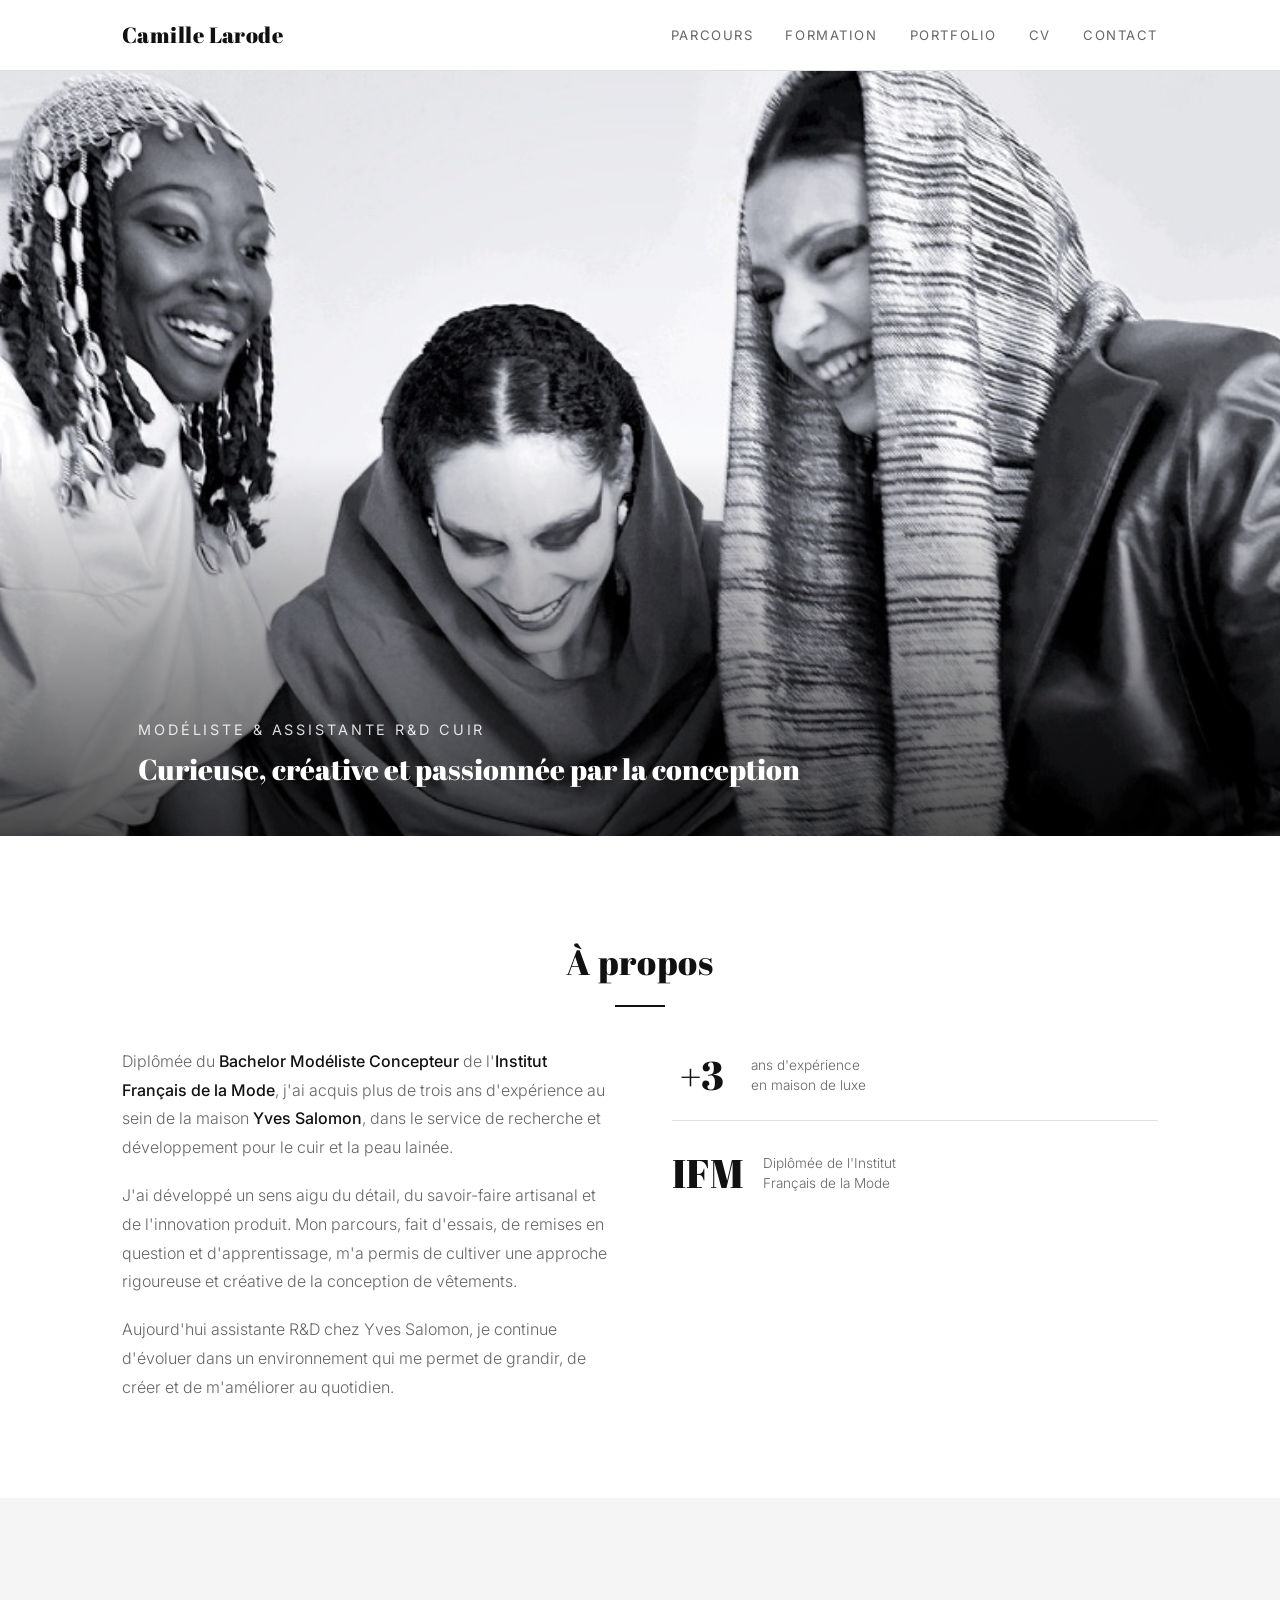
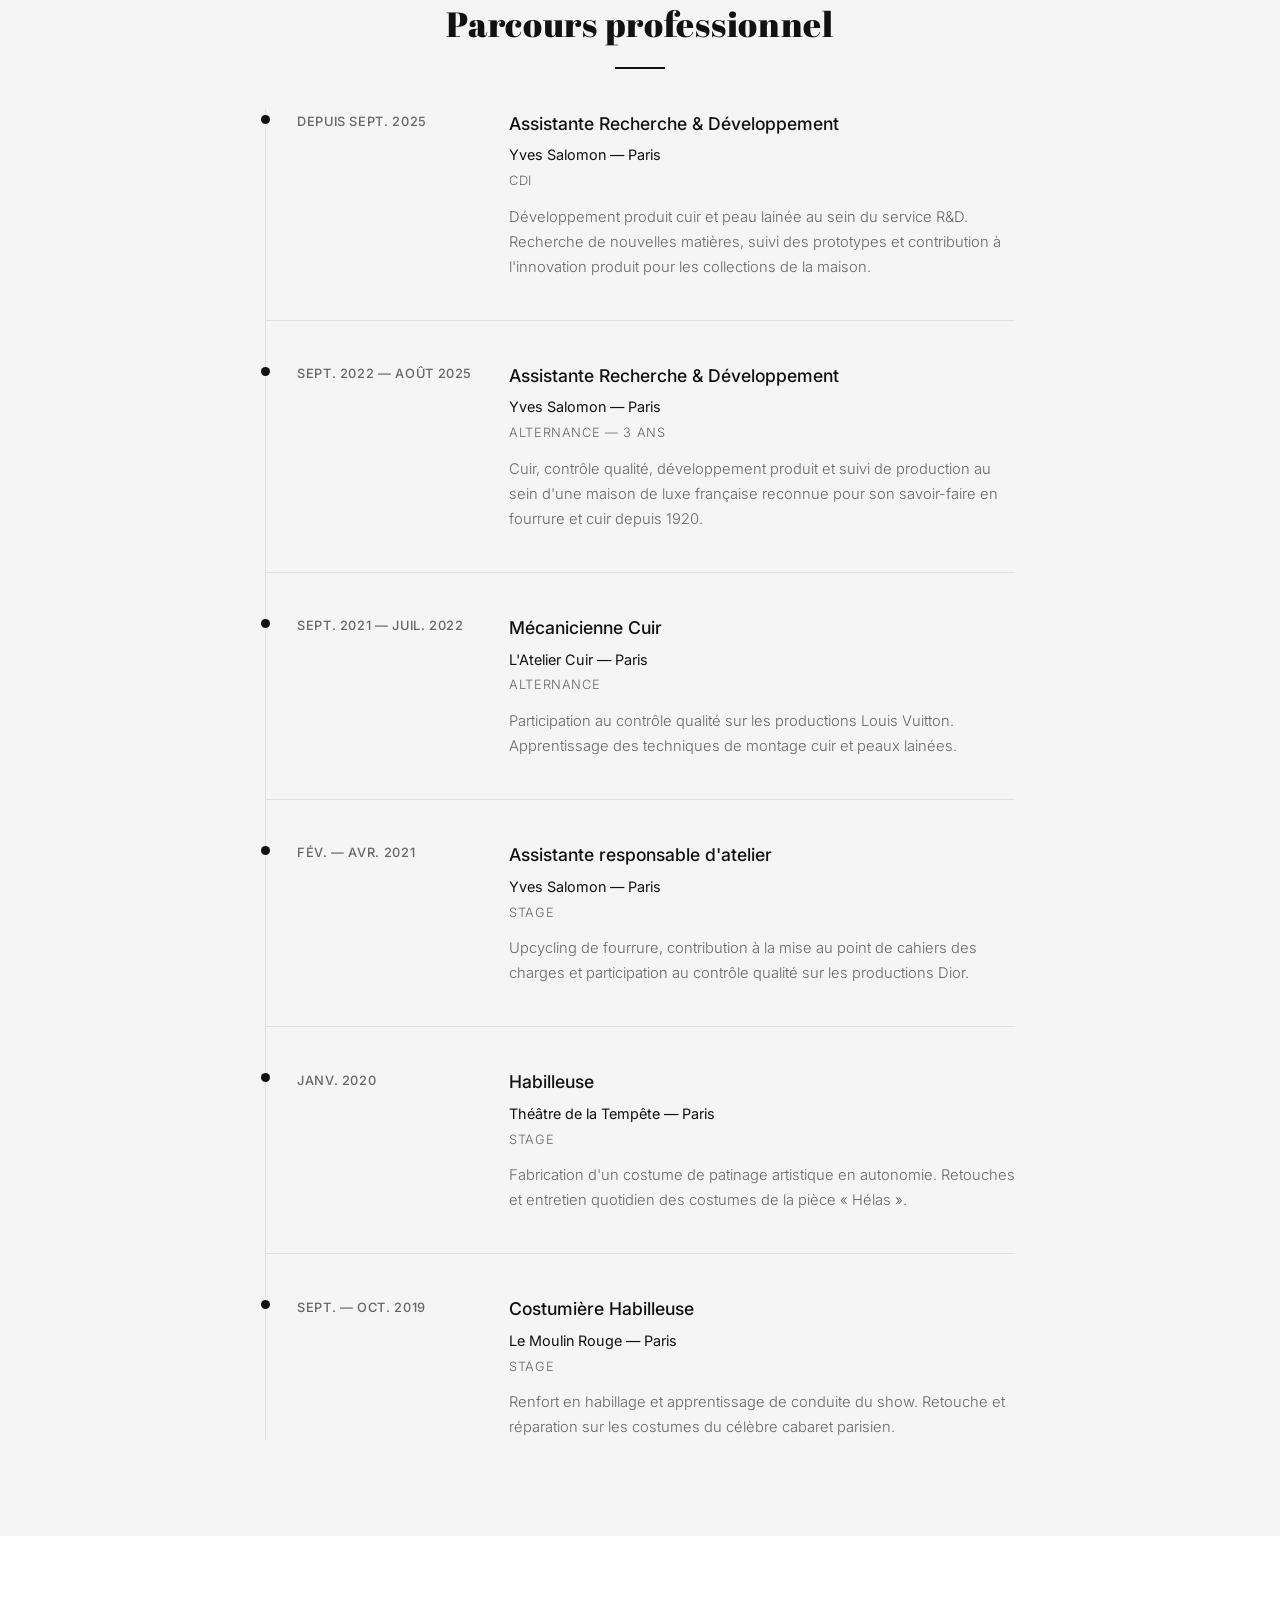
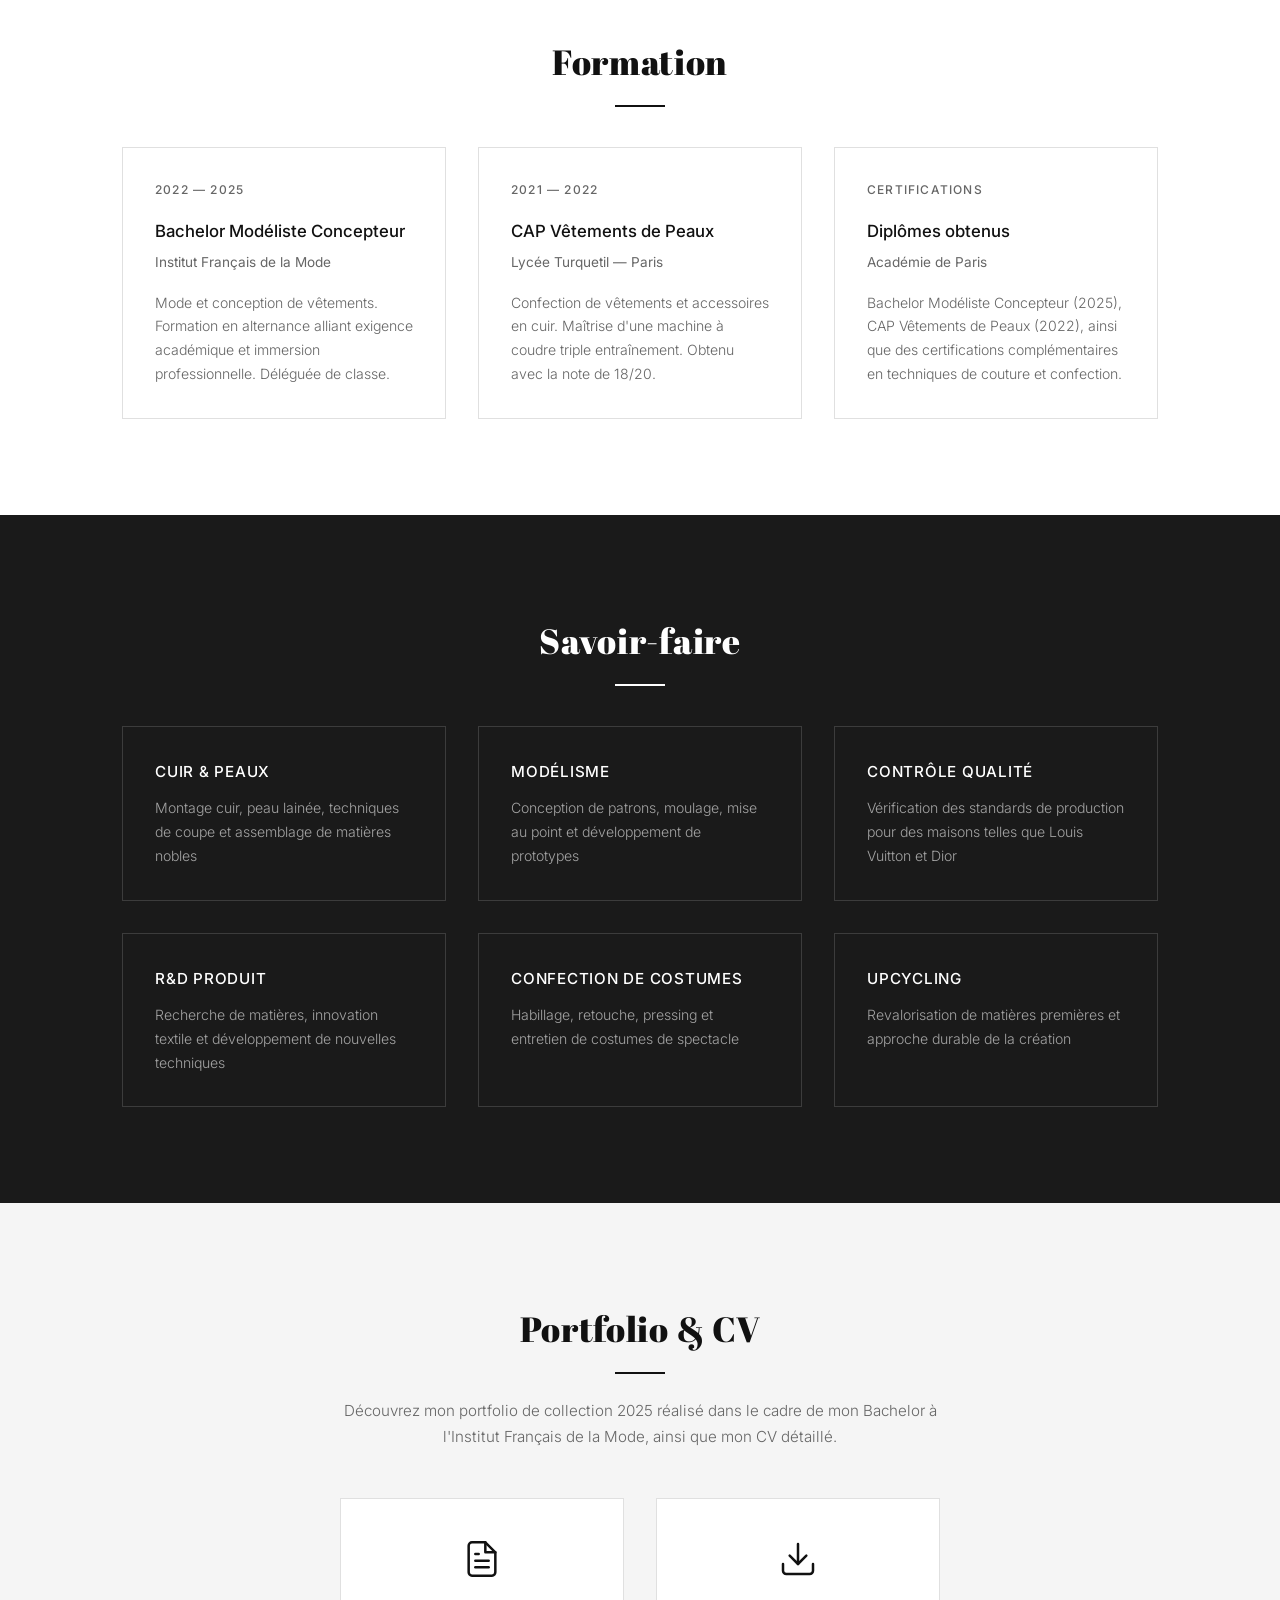
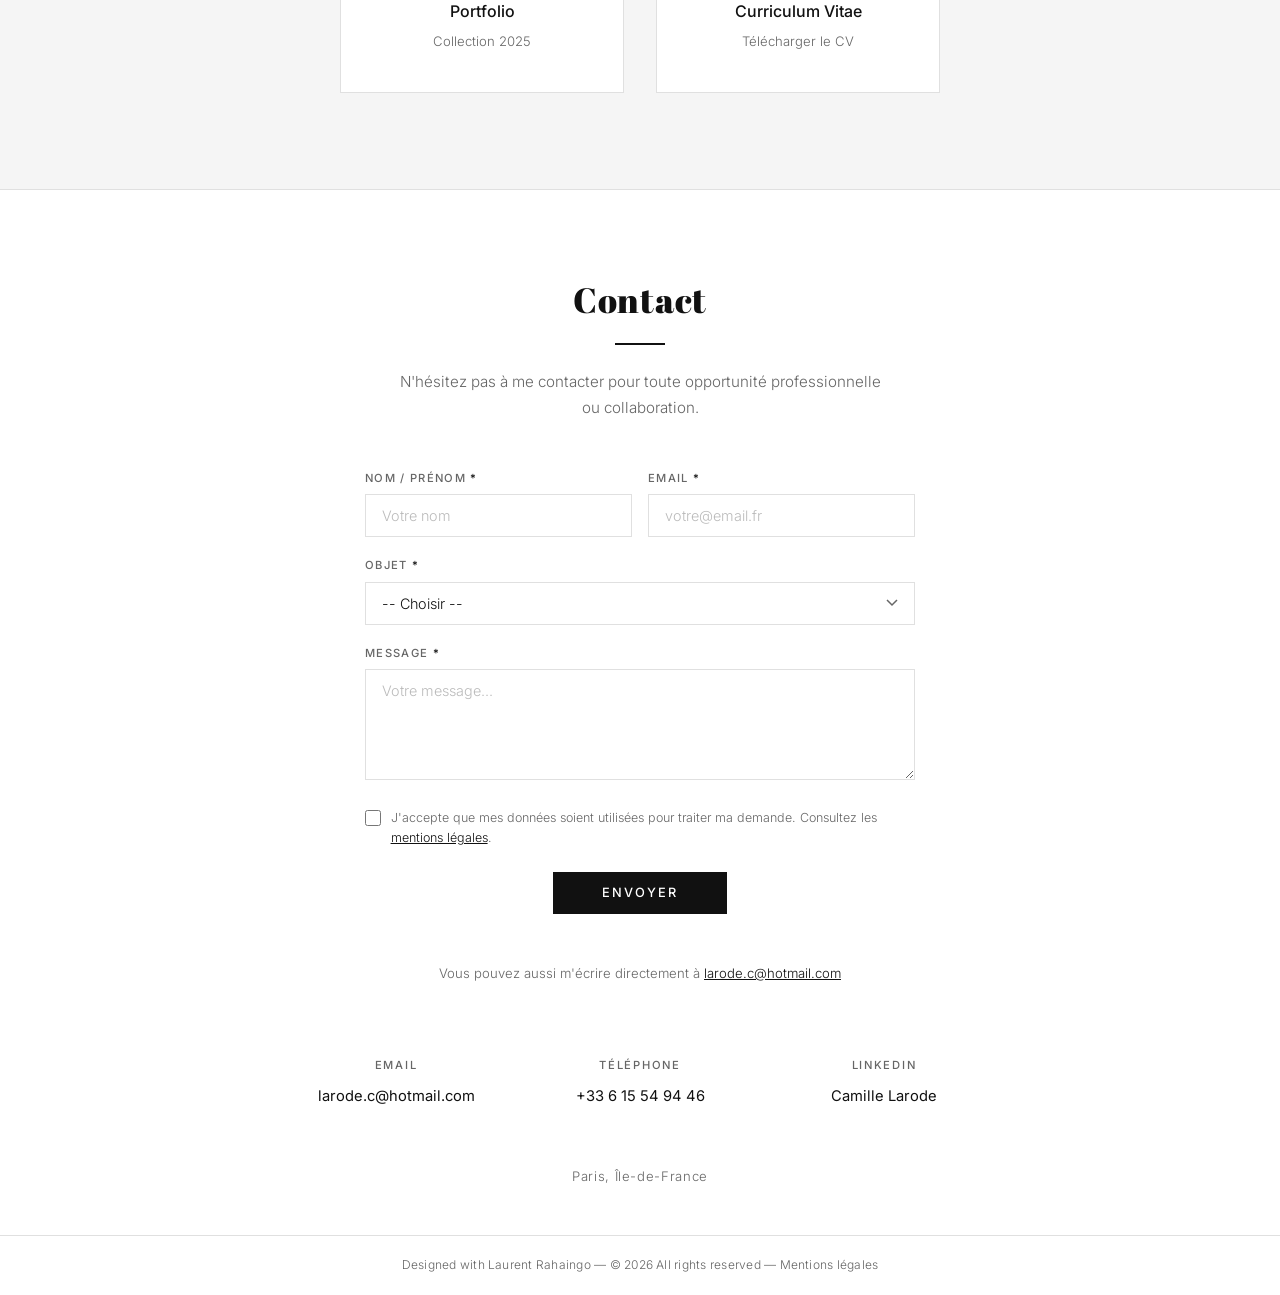
==== index.html @ bb67ef93 "Fix Turnstile : ajout data-sitekey dans le HTML pour éviter le blocage anti-bot" ====
<!DOCTYPE html>
<html lang="fr" dir="ltr">

<head>
	<meta charset="utf-8">
	<meta name="viewport" content="width=device-width, initial-scale=1">

	<!-- SEO -->
	<title>Camille Larode — Modéliste & Assistante R&D Cuir | Paris</title>
	<meta name="description" content="Camille Larode, modéliste et assistante recherche & développement cuir chez Yves Salomon. Diplômée du Bachelor Modéliste Concepteur de l'Institut Français de la Mode. Spécialisée en cuir, peau lainée et développement produit luxe à Paris.">
	<meta name="keywords" content="Camille Larode, modéliste, R&D cuir, peau lainée, Yves Salomon, Institut Français de la Mode, IFM, mode, luxe, Paris, développement produit, modélisme, cuir">
	<meta name="author" content="Camille Larode">
	<meta name="robots" content="index, follow">
	<link rel="canonical" href="https://camille-larode.fr/">

	<!-- Open Graph (partage réseaux sociaux) -->
	<meta property="og:title" content="Camille Larode — Modéliste & Assistante R&D Cuir">
	<meta property="og:description" content="Diplômée de l'Institut Français de la Mode, assistante R&D cuir chez Yves Salomon. Portfolio, parcours et savoir-faire.">
	<meta property="og:type" content="website">
	<meta property="og:url" content="https://camille-larode.fr/">
	<meta property="og:image" content="https://camille-larode.fr/images/Camille4.jpeg">
	<meta property="og:locale" content="fr_FR">
	<meta property="og:site_name" content="Camille Larode">

	<!-- Twitter Card -->
	<meta name="twitter:card" content="summary_large_image">
	<meta name="twitter:title" content="Camille Larode — Modéliste & Assistante R&D Cuir">
	<meta name="twitter:description" content="Diplômée de l'IFM, assistante R&D cuir chez Yves Salomon. Découvrez son parcours et son portfolio.">
	<meta name="twitter:image" content="https://camille-larode.fr/images/Camille4.jpeg">

	<!-- Données structurées Schema.org -->
	<script type="application/ld+json">
	{
		"@context": "https://schema.org",
		"@type": "Person",
		"name": "Camille Larode",
		"url": "https://camille-larode.fr",
		"jobTitle": "Assistante Recherche & Développement Cuir",
		"worksFor": {
			"@type": "Organization",
			"name": "Yves Salomon",
			"url": "https://www.yvessalomon.com"
		},
		"alumniOf": {
			"@type": "EducationalOrganization",
			"name": "Institut Français de la Mode",
			"url": "https://www.ifmparis.fr"
		},
		"knowsAbout": ["Modélisme", "Cuir", "Peau lainée", "Développement produit", "Contrôle qualité", "Mode luxe"],
		"address": {
			"@type": "PostalAddress",
			"addressLocality": "Paris",
			"addressRegion": "Île-de-France",
			"addressCountry": "FR"
		},
		"sameAs": [
			"https://www.linkedin.com/in/camille-larode-778516150"
		],
		"image": "https://camille-larode.fr/images/Camille4.jpeg",
		"description": "Modéliste et assistante R&D cuir diplômée de l'Institut Français de la Mode, spécialisée en cuir et peau lainée chez Yves Salomon à Paris."
	}
	</script>

	<!-- Fonts & Styles -->
	<link rel="preconnect" href="https://fonts.googleapis.com">
	<link rel="preconnect" href="https://fonts.gstatic.com" crossorigin>
	<link href="https://fonts.googleapis.com/css2?family=Abril+Fatface&family=Inter:wght@300;400;500;600&display=swap" rel="stylesheet">
	<link rel="stylesheet" type="text/css" href="style.css">
	<script src="script.js" defer></script>
</head>

<body>

	<!-- HEADER -->
	<header class="site-header">
		<div class="header-inner">
			<a class="logo" href="#hero"><h1>Camille Larode</h1></a>
			<nav class="main-nav">
				<a href="#parcours">Parcours</a>
				<a href="#formation">Formation</a>
				<a href="./images/Portfolio_collection_2025.pdf" target="_blank">Portfolio</a>
				<a href="./images/CV_CLARODE.pdf" download="CV_CLARODE.pdf">CV</a>
				<a href="#contact">Contact</a>
			</nav>
			<button class="menu-toggle" aria-label="Ouvrir le menu" aria-expanded="false">
				<span class="bar"></span>
				<span class="bar"></span>
				<span class="bar"></span>
			</button>
			<div class="mobile-menu" aria-hidden="true">
				<a href="#parcours">Parcours</a>
				<a href="#formation">Formation</a>
				<a href="./images/Portfolio_collection_2025.pdf" target="_blank">Portfolio</a>
				<a href="./images/CV_CLARODE.pdf" download="CV_CLARODE.pdf">CV</a>
				<a href="#contact">Contact</a>
			</div>
		</div>
	</header>

	<main>

	<!-- HERO -->
	<section id="hero" class="hero">
		<div class="hero-image">
			<img src="./images/Camille4.jpeg" alt="Mannequins portant les créations de fin de Bachelor de Camille Larode">
			<div class="hero-overlay"></div>
		</div>
		<div class="hero-content">
			<p class="hero-subtitle">Modéliste & Assistante R&D Cuir</p>
			<p class="hero-tagline">Curieuse, créative et passionnée par la conception</p>
		</div>
	</section>

	<!-- A PROPOS -->
	<section id="apropos" class="section-about reveal">
		<div class="container">
			<h2 class="section-title">À propos</h2>
			<div class="about-content">
				<div class="about-text">
					<p>Diplômée du <strong>Bachelor Modéliste Concepteur</strong> de l'<strong>Institut Français de la Mode</strong>, j'ai acquis plus de trois ans d'expérience au sein de la maison <strong>Yves Salomon</strong>, dans le service de recherche et développement pour le cuir et la peau lainée.</p>
					<p>J'ai développé un sens aigu du détail, du savoir-faire artisanal et de l'innovation produit. Mon parcours, fait d'essais, de remises en question et d'apprentissage, m'a permis de cultiver une approche rigoureuse et créative de la conception de vêtements.</p>
					<p>Aujourd'hui assistante R&D chez Yves Salomon, je continue d'évoluer dans un environnement qui me permet de grandir, de créer et de m'améliorer au quotidien.</p>
				</div>
				<div class="about-highlights">
					<div class="highlight">
						<span class="highlight-number">+3</span>
						<span class="highlight-label">ans d'expérience<br>en maison de luxe</span>
					</div>
					<div class="highlight">
						<span class="highlight-number">IFM</span>
						<span class="highlight-label">Diplômée de l'Institut<br>Français de la Mode</span>
					</div>
				</div>
			</div>
		</div>
	</section>

	<!-- PARCOURS / EXPERIENCE -->
	<section id="parcours" class="section-experience reveal">
		<div class="container">
			<h2 class="section-title">Parcours professionnel</h2>
			<div class="timeline">

				<div class="timeline-item">
					<div class="timeline-date">Depuis sept. 2025</div>
					<div class="timeline-content">
						<h3>Assistante Recherche & Développement</h3>
						<p class="timeline-company">Yves Salomon — Paris</p>
						<p class="timeline-type">CDI</p>
						<p>Développement produit cuir et peau lainée au sein du service R&D. Recherche de nouvelles matières, suivi des prototypes et contribution à l'innovation produit pour les collections de la maison.</p>
					</div>
				</div>

				<div class="timeline-item">
					<div class="timeline-date">Sept. 2022 — Août 2025</div>
					<div class="timeline-content">
						<h3>Assistante Recherche & Développement</h3>
						<p class="timeline-company">Yves Salomon — Paris</p>
						<p class="timeline-type">Alternance — 3 ans</p>
						<p>Cuir, contrôle qualité, développement produit et suivi de production au sein d'une maison de luxe française reconnue pour son savoir-faire en fourrure et cuir depuis 1920.</p>
					</div>
				</div>

				<div class="timeline-item">
					<div class="timeline-date">Sept. 2021 — Juil. 2022</div>
					<div class="timeline-content">
						<h3>Mécanicienne Cuir</h3>
						<p class="timeline-company">L'Atelier Cuir — Paris</p>
						<p class="timeline-type">Alternance</p>
						<p>Participation au contrôle qualité sur les productions Louis Vuitton. Apprentissage des techniques de montage cuir et peaux lainées.</p>
					</div>
				</div>

				<div class="timeline-item">
					<div class="timeline-date">Fév. — Avr. 2021</div>
					<div class="timeline-content">
						<h3>Assistante responsable d'atelier</h3>
						<p class="timeline-company">Yves Salomon — Paris</p>
						<p class="timeline-type">Stage</p>
						<p>Upcycling de fourrure, contribution à la mise au point de cahiers des charges et participation au contrôle qualité sur les productions Dior.</p>
					</div>
				</div>

				<div class="timeline-item">
					<div class="timeline-date">Janv. 2020</div>
					<div class="timeline-content">
						<h3>Habilleuse</h3>
						<p class="timeline-company">Théâtre de la Tempête — Paris</p>
						<p class="timeline-type">Stage</p>
						<p>Fabrication d'un costume de patinage artistique en autonomie. Retouches et entretien quotidien des costumes de la pièce « Hélas ».</p>
					</div>
				</div>

				<div class="timeline-item">
					<div class="timeline-date">Sept. — Oct. 2019</div>
					<div class="timeline-content">
						<h3>Costumière Habilleuse</h3>
						<p class="timeline-company">Le Moulin Rouge — Paris</p>
						<p class="timeline-type">Stage</p>
						<p>Renfort en habillage et apprentissage de conduite du show. Retouche et réparation sur les costumes du célèbre cabaret parisien.</p>
					</div>
				</div>

			</div>
		</div>
	</section>

	<!-- FORMATION -->
	<section id="formation" class="section-formation reveal">
		<div class="container">
			<h2 class="section-title">Formation</h2>
			<div class="formation-grid">

				<div class="formation-card">
					<div class="formation-year">2022 — 2025</div>
					<h3>Bachelor Modéliste Concepteur</h3>
					<p class="formation-school">Institut Français de la Mode</p>
					<p>Mode et conception de vêtements. Formation en alternance alliant exigence académique et immersion professionnelle. Déléguée de classe.</p>
				</div>

				<div class="formation-card">
					<div class="formation-year">2021 — 2022</div>
					<h3>CAP Vêtements de Peaux</h3>
					<p class="formation-school">Lycée Turquetil — Paris</p>
					<p>Confection de vêtements et accessoires en cuir. Maîtrise d'une machine à coudre triple entraînement. Obtenu avec la note de 18/20.</p>
				</div>

				<div class="formation-card">
					<div class="formation-year">Certifications</div>
					<h3>Diplômes obtenus</h3>
					<p class="formation-school">Académie de Paris</p>
					<p>Bachelor Modéliste Concepteur (2025), CAP Vêtements de Peaux (2022), ainsi que des certifications complémentaires en techniques de couture et confection.</p>
				</div>

			</div>
		</div>
	</section>

	<!-- SAVOIR-FAIRE -->
	<section id="savoirfaire" class="section-skills reveal">
		<div class="container">
			<h2 class="section-title">Savoir-faire</h2>
			<div class="skills-grid">
				<div class="skill-item">
					<h3>Cuir & Peaux</h3>
					<p>Montage cuir, peau lainée, techniques de coupe et assemblage de matières nobles</p>
				</div>
				<div class="skill-item">
					<h3>Modélisme</h3>
					<p>Conception de patrons, moulage, mise au point et développement de prototypes</p>
				</div>
				<div class="skill-item">
					<h3>Contrôle qualité</h3>
					<p>Vérification des standards de production pour des maisons telles que Louis Vuitton et Dior</p>
				</div>
				<div class="skill-item">
					<h3>R&D Produit</h3>
					<p>Recherche de matières, innovation textile et développement de nouvelles techniques</p>
				</div>
				<div class="skill-item">
					<h3>Confection de costumes</h3>
					<p>Habillage, retouche, pressing et entretien de costumes de spectacle</p>
				</div>
				<div class="skill-item">
					<h3>Upcycling</h3>
					<p>Revalorisation de matières premières et approche durable de la création</p>
				</div>
			</div>
		</div>
	</section>

	<!-- PORTFOLIO & CV -->
	<section id="documents" class="section-documents reveal">
		<div class="container">
			<h2 class="section-title">Portfolio & CV</h2>
			<p class="documents-intro">Découvrez mon portfolio de collection 2025 réalisé dans le cadre de mon Bachelor à l'Institut Français de la Mode, ainsi que mon CV détaillé.</p>
			<div class="documents-grid">
				<a href="./images/Portfolio_collection_2025.pdf" target="_blank" class="document-card">
					<div class="document-icon">
						<svg viewBox="0 0 24 24" fill="none" stroke="currentColor" stroke-width="1.5" stroke-linecap="round" stroke-linejoin="round"><path d="M14 2H6a2 2 0 0 0-2 2v16a2 2 0 0 0 2 2h12a2 2 0 0 0 2-2V8z"></path><polyline points="14 2 14 8 20 8"></polyline><line x1="16" y1="13" x2="8" y2="13"></line><line x1="16" y1="17" x2="8" y2="17"></line><polyline points="10 9 9 9 8 9"></polyline></svg>
					</div>
					<h3>Portfolio</h3>
					<p>Collection 2025</p>
				</a>
				<a href="./images/CV_CLARODE.pdf" download="CV_CLARODE.pdf" class="document-card">
					<div class="document-icon">
						<svg viewBox="0 0 24 24" fill="none" stroke="currentColor" stroke-width="1.5" stroke-linecap="round" stroke-linejoin="round"><path d="M21 15v4a2 2 0 0 1-2 2H5a2 2 0 0 1-2-2v-4"></path><polyline points="7 10 12 15 17 10"></polyline><line x1="12" y1="15" x2="12" y2="3"></line></svg>
					</div>
					<h3>Curriculum Vitae</h3>
					<p>Télécharger le CV</p>
				</a>
			</div>
		</div>
	</section>

	</main>

	<!-- FOOTER / CONTACT -->
	<footer id="contact">
		<div class="container">
			<h2 class="section-title">Contact</h2>
			<p class="contact-intro">N'h&eacute;sitez pas &agrave; me contacter pour toute opportunit&eacute; professionnelle ou collaboration.</p>

			<!-- Formulaire de contact -->
			<form class="contact-form" id="contact-form" novalidate>

				<!-- Honeypot anti-spam -->
				<div style="position:absolute;left:-9999px;" aria-hidden="true">
					<input type="text" name="_gotcha" tabindex="-1" autocomplete="off">
				</div>

				<div class="contact-form__row">
					<div class="contact-form__group">
						<label class="contact-form__label" for="field-nom">Nom / Pr&eacute;nom <span class="contact-form__required">*</span></label>
						<input class="contact-form__input" type="text" id="field-nom" name="nom" required maxlength="80" placeholder="Votre nom">
					</div>
					<div class="contact-form__group">
						<label class="contact-form__label" for="field-email">Email <span class="contact-form__required">*</span></label>
						<input class="contact-form__input" type="email" id="field-email" name="email" required maxlength="100" placeholder="votre@email.fr">
					</div>
				</div>

				<div class="contact-form__group">
					<label class="contact-form__label" for="field-objet">Objet <span class="contact-form__required">*</span></label>
					<select class="contact-form__select" id="field-objet" name="objet" required>
						<option value="">-- Choisir --</option>
						<option value="Opportunit&eacute; professionnelle">Opportunit&eacute; professionnelle</option>
						<option value="Collaboration">Collaboration</option>
						<option value="Demande de cours / formation">Demande de cours / formation</option>
						<option value="Demande de cr&eacute;ation / mod&eacute;lisme">Demande de cr&eacute;ation / mod&eacute;lisme</option>
						<option value="Autre">Autre</option>
					</select>
				</div>

				<div class="contact-form__group">
					<label class="contact-form__label" for="field-message">Message <span class="contact-form__required">*</span></label>
					<textarea class="contact-form__textarea" id="field-message" name="message" required maxlength="1000" rows="5" placeholder="Votre message..."></textarea>
				</div>

				<!-- Consentement RGPD -->
				<div class="contact-form__group contact-form__group--consent">
					<label class="contact-form__consent">
						<input type="checkbox" name="rgpd" required>
						<span>J'accepte que mes donn&eacute;es soient utilis&eacute;es pour traiter ma demande. Consultez les <a href="mentions-legales/#donnees" target="_blank">mentions l&eacute;gales</a>.</span>
					</label>
				</div>

				<!-- Turnstile anti-bot -->
				<div class="cf-turnstile" data-sitekey="0x4AAAAAAClt6E0oLViwxZcK" data-theme="light" data-size="invisible"></div>

				<div class="contact-form__submit">
					<button type="submit" class="contact-form__btn">Envoyer</button>
				</div>
			</form>
			<script src="https://challenges.cloudflare.com/turnstile/v0/api.js" async defer></script>

			<p class="contact-form__fallback">
				Vous pouvez aussi m'&eacute;crire directement &agrave;
				<a href="mailto:larode.c@hotmail.com">larode.c@hotmail.com</a>
			</p>

			<div class="contact-grid">
				<a href="mailto:larode.c@hotmail.com" class="contact-item">
					<span class="contact-label">Email</span>
					<span class="contact-value">larode.c@hotmail.com</span>
				</a>
				<a href="tel:+33615549446" class="contact-item">
					<span class="contact-label">T&eacute;l&eacute;phone</span>
					<span class="contact-value">+33 6 15 54 94 46</span>
				</a>
				<a href="https://www.linkedin.com/in/camille-larode-778516150" target="_blank" class="contact-item">
					<span class="contact-label">LinkedIn</span>
					<span class="contact-value">Camille Larode</span>
				</a>
			</div>
			<div class="footer-location">
				<p>Paris, &Icirc;le-de-France</p>
			</div>
		</div>
		<div class="footer-bottom">
			<p>Designed with Laurent Rahaingo &mdash; &copy; 2026 All rights reserved &mdash; <a href="mentions-legales/">Mentions l&eacute;gales</a></p>
		</div>
	</footer>

	<script src="contact-form.js" defer></script>

</body>
</html>
---- style.css ----
@charset "UTF-8";
*, *::before, *::after {
  box-sizing: border-box;
  margin: 0;
  padding: 0;
}

html {
  scroll-behavior: smooth;
  -webkit-font-smoothing: antialiased;
  -moz-osx-font-smoothing: grayscale;
}

body {
  font-family: "Inter", -apple-system, BlinkMacSystemFont, "Segoe UI", sans-serif;
  font-weight: 300;
  color: #111;
  background: #fff;
  line-height: 1.7;
  font-size: 16px;
}

a {
  color: inherit;
  text-decoration: none;
}

img {
  display: block;
  max-width: 100%;
  height: auto;
}

strong {
  font-weight: 500;
}

.container {
  max-width: 1100px;
  margin: 0 auto;
  padding: 0 2rem;
}

.section-title {
  font-family: "Abril Fatface", serif;
  font-size: 2.2rem;
  font-weight: 400;
  letter-spacing: 0.02em;
  margin-bottom: 2.5rem;
  text-align: center;
  color: #111;
  position: relative;
}
.section-title::after {
  content: "";
  display: block;
  width: 50px;
  height: 2px;
  background: #111;
  margin: 0.8rem auto 0;
}

.site-header {
  position: sticky;
  top: 0;
  z-index: 100;
  background: #fff;
  border-bottom: 1px solid #e0e0e0;
  transition: box-shadow 0.3s ease;
}
.site-header.scrolled {
  box-shadow: 0 2px 20px rgba(0, 0, 0, 0.06);
}
.site-header .mobile-menu, .site-header .menu-toggle {
  display: none;
}
.site-header .header-inner {
  max-width: 1100px;
  margin: 0 auto;
  display: flex;
  align-items: center;
  justify-content: space-between;
  padding: 1rem 2rem;
}
.site-header .logo {
  text-decoration: none;
}
.site-header .logo h1 {
  font-family: "Abril Fatface", serif;
  font-size: 1.4rem;
  font-weight: 400;
  color: #111;
  letter-spacing: 0.02em;
}
.site-header .main-nav {
  display: flex;
  gap: 2rem;
  align-items: center;
}
.site-header .main-nav a {
  font-family: "Inter", -apple-system, BlinkMacSystemFont, "Segoe UI", sans-serif;
  font-size: 0.82rem;
  font-weight: 400;
  text-transform: uppercase;
  letter-spacing: 0.12em;
  color: #666;
  padding: 0.3rem 0;
  position: relative;
  transition: color 0.3s ease;
}
.site-header .main-nav a::after {
  content: "";
  position: absolute;
  bottom: 0;
  left: 0;
  width: 0;
  height: 1px;
  background: #111;
  transition: width 0.3s ease;
}
.site-header .main-nav a:hover {
  color: #111;
}
.site-header .main-nav a:hover::after {
  width: 100%;
}
.site-header .menu-toggle {
  background: none;
  border: none;
  cursor: pointer;
  padding: 0.5rem;
  display: none;
  flex-direction: column;
  gap: 5px;
  z-index: 110;
}
.site-header .menu-toggle .bar {
  display: block;
  width: 22px;
  height: 1.5px;
  background: #111;
  transition: all 0.3s ease;
}

@media screen and (max-width: 800px) {
  .site-header .header-inner {
    padding: 0.8rem 1.2rem;
    position: relative;
  }
  .site-header .main-nav {
    display: none;
  }
  .site-header .logo h1 {
    font-size: 1.2rem;
  }
  .site-header .menu-toggle {
    display: flex;
    position: absolute;
    right: 1.2rem;
    top: 50%;
    transform: translateY(-50%);
  }
  .site-header .mobile-menu {
    display: none;
    position: absolute;
    top: 100%;
    left: 0;
    right: 0;
    background: #fff;
    border-bottom: 1px solid #e0e0e0;
    flex-direction: column;
    align-items: center;
    padding: 1rem 0 1.2rem;
    z-index: 105;
  }
  .site-header .mobile-menu a {
    font-family: "Inter", -apple-system, BlinkMacSystemFont, "Segoe UI", sans-serif;
    font-size: 0.85rem;
    font-weight: 400;
    text-transform: uppercase;
    letter-spacing: 0.1em;
    color: #666;
    padding: 0.6rem 1rem;
    width: 100%;
    text-align: center;
    transition: color 0.2s ease;
  }
  .site-header .mobile-menu a:hover {
    color: #111;
  }
  .site-header.menu-open .mobile-menu {
    display: flex;
  }
  .site-header.menu-open .menu-toggle .bar:nth-child(1) {
    transform: rotate(45deg) translate(4px, 4px);
  }
  .site-header.menu-open .menu-toggle .bar:nth-child(2) {
    opacity: 0;
  }
  .site-header.menu-open .menu-toggle .bar:nth-child(3) {
    transform: rotate(-45deg) translate(5px, -5px);
  }
}
.hero {
  position: relative;
  width: 100%;
  height: 85vh;
  min-height: 500px;
  max-height: 900px;
  overflow: hidden;
  display: flex;
  align-items: flex-end;
  background: #1a1a1a;
}
.hero .hero-image {
  position: absolute;
  top: 0;
  left: 0;
  width: 100%;
  height: 100%;
}
.hero .hero-image img {
  width: 100%;
  height: 100%;
  object-fit: cover;
  object-position: center top;
  filter: grayscale(20%);
}
.hero .hero-overlay {
  position: absolute;
  bottom: 0;
  left: 0;
  width: 100%;
  height: 50%;
  background: linear-gradient(to top, rgba(0, 0, 0, 0.7) 0%, transparent 100%);
}
.hero .hero-content {
  position: relative;
  z-index: 2;
  padding: 3rem;
  max-width: 1100px;
  margin: 0 auto;
  width: 100%;
}
.hero .hero-content .hero-subtitle {
  font-family: "Inter", -apple-system, BlinkMacSystemFont, "Segoe UI", sans-serif;
  font-size: 0.9rem;
  font-weight: 400;
  text-transform: uppercase;
  letter-spacing: 0.2em;
  color: rgba(255, 255, 255, 0.85);
  margin-bottom: 0.5rem;
}
.hero .hero-content .hero-tagline {
  font-family: "Abril Fatface", serif;
  font-size: 1.8rem;
  color: #fff;
  line-height: 1.3;
}

@media screen and (max-width: 800px) {
  .hero {
    height: 70vh;
    min-height: 400px;
  }
  .hero .hero-content {
    padding: 2rem 1.5rem;
  }
  .hero .hero-content .hero-subtitle {
    font-size: 0.75rem;
  }
  .hero .hero-content .hero-tagline {
    font-size: 1.3rem;
  }
}
.section-about {
  padding: 6rem 2rem;
  background: #fff;
}
.section-about .about-content {
  display: grid;
  grid-template-columns: 1fr 1fr;
  gap: 4rem;
  align-items: start;
}
.section-about .about-text p {
  font-size: 1rem;
  line-height: 1.8;
  color: #666;
  margin-bottom: 1.2rem;
}
.section-about .about-text p:last-child {
  margin-bottom: 0;
}
.section-about .about-text p strong {
  color: #111;
}
.section-about .about-highlights {
  display: flex;
  flex-direction: column;
  gap: 2rem;
  padding-top: 0.5rem;
}
.section-about .highlight {
  display: flex;
  align-items: center;
  gap: 1.2rem;
  padding-bottom: 1.5rem;
  border-bottom: 1px solid #e0e0e0;
}
.section-about .highlight:last-child {
  border-bottom: none;
  padding-bottom: 0;
}
.section-about .highlight .highlight-number {
  font-family: "Abril Fatface", serif;
  font-size: 2.5rem;
  line-height: 1;
  color: #111;
  min-width: 60px;
  text-align: center;
}
.section-about .highlight .highlight-label {
  font-size: 0.85rem;
  color: #666;
  line-height: 1.5;
}

@media screen and (max-width: 800px) {
  .section-about {
    padding: 3.5rem 1.2rem;
  }
  .section-about .about-content {
    grid-template-columns: 1fr;
    gap: 2.5rem;
  }
  .section-about .about-highlights {
    flex-direction: row;
    justify-content: space-between;
    gap: 1rem;
  }
  .section-about .highlight {
    flex-direction: column;
    align-items: center;
    text-align: center;
    gap: 0.5rem;
    border-bottom: none;
    padding-bottom: 0;
    flex: 1;
  }
  .section-about .highlight .highlight-number {
    font-size: 2rem;
    min-width: auto;
  }
  .section-about .highlight .highlight-label {
    font-size: 0.75rem;
  }
}
.section-experience {
  padding: 6rem 2rem;
  background: #f5f5f5;
}

.timeline {
  max-width: 750px;
  margin: 0 auto;
  position: relative;
}
.timeline::before {
  content: "";
  position: absolute;
  left: 0;
  top: 0;
  width: 1px;
  height: 100%;
  background: #e0e0e0;
}

.timeline-item {
  display: grid;
  grid-template-columns: 180px 1fr;
  gap: 2rem;
  padding-bottom: 2.5rem;
  margin-bottom: 2.5rem;
  border-bottom: 1px solid #e0e0e0;
  position: relative;
  padding-left: 2rem;
}
.timeline-item::before {
  content: "";
  position: absolute;
  left: -4px;
  top: 6px;
  width: 9px;
  height: 9px;
  border-radius: 50%;
  background: #111;
}
.timeline-item:last-child {
  margin-bottom: 0;
  padding-bottom: 0;
  border-bottom: none;
}
.timeline-item .timeline-date {
  font-size: 0.8rem;
  font-weight: 500;
  text-transform: uppercase;
  letter-spacing: 0.05em;
  color: #666;
  padding-top: 0.15rem;
}
.timeline-item .timeline-content h3 {
  font-family: "Inter", -apple-system, BlinkMacSystemFont, "Segoe UI", sans-serif;
  font-size: 1.1rem;
  font-weight: 500;
  margin-bottom: 0.3rem;
  color: #111;
}
.timeline-item .timeline-content .timeline-company {
  font-size: 0.9rem;
  font-weight: 400;
  color: #111;
  margin-bottom: 0.15rem;
}
.timeline-item .timeline-content .timeline-type {
  font-size: 0.8rem;
  color: #666;
  text-transform: uppercase;
  letter-spacing: 0.05em;
  margin-bottom: 0.8rem;
}
.timeline-item .timeline-content p:last-child {
  font-size: 0.92rem;
  line-height: 1.7;
  color: #666;
}

@media screen and (max-width: 800px) {
  .section-experience {
    padding: 3.5rem 1.2rem;
  }
  .timeline::before {
    display: none;
  }
  .timeline-item {
    grid-template-columns: 1fr;
    gap: 0.5rem;
    padding-left: 0;
  }
  .timeline-item::before {
    display: none;
  }
  .timeline-item .timeline-date {
    font-size: 0.75rem;
  }
}
.section-formation {
  padding: 6rem 2rem;
  background: #fff;
}

.formation-grid {
  display: grid;
  grid-template-columns: repeat(3, 1fr);
  gap: 2rem;
}

.formation-card {
  padding: 2rem;
  border: 1px solid #e0e0e0;
  transition: border-color 0.3s ease;
}
.formation-card:hover {
  border-color: #111;
}
.formation-card .formation-year {
  font-size: 0.75rem;
  font-weight: 500;
  text-transform: uppercase;
  letter-spacing: 0.1em;
  color: #666;
  margin-bottom: 1rem;
}
.formation-card h3 {
  font-family: "Inter", -apple-system, BlinkMacSystemFont, "Segoe UI", sans-serif;
  font-size: 1.05rem;
  font-weight: 500;
  margin-bottom: 0.4rem;
  color: #111;
}
.formation-card .formation-school {
  font-size: 0.85rem;
  color: #666;
  margin-bottom: 1rem;
  font-weight: 400;
}
.formation-card p:last-child {
  font-size: 0.88rem;
  line-height: 1.7;
  color: #666;
}

@media screen and (max-width: 800px) {
  .section-formation {
    padding: 3.5rem 1.2rem;
  }
  .formation-grid {
    grid-template-columns: 1fr;
    gap: 1.2rem;
  }
  .formation-card {
    padding: 1.5rem;
  }
}
.section-skills {
  padding: 6rem 2rem;
  background: #1a1a1a;
}
.section-skills .section-title {
  color: #fff;
}
.section-skills .section-title::after {
  background: #fff;
}

.skills-grid {
  display: grid;
  grid-template-columns: repeat(3, 1fr);
  gap: 2rem;
}

.skill-item {
  padding: 2rem;
  border: 1px solid rgba(255, 255, 255, 0.15);
  transition: border-color 0.3s ease;
}
.skill-item:hover {
  border-color: rgba(255, 255, 255, 0.5);
}
.skill-item h3 {
  font-family: "Inter", -apple-system, BlinkMacSystemFont, "Segoe UI", sans-serif;
  font-size: 0.95rem;
  font-weight: 500;
  color: #fff;
  margin-bottom: 0.7rem;
  text-transform: uppercase;
  letter-spacing: 0.05em;
}
.skill-item p {
  font-size: 0.88rem;
  line-height: 1.7;
  color: rgba(255, 255, 255, 0.6);
}

@media screen and (max-width: 800px) {
  .section-skills {
    padding: 3.5rem 1.2rem;
  }
  .skills-grid {
    grid-template-columns: 1fr 1fr;
    gap: 1rem;
  }
  .skill-item {
    padding: 1.5rem;
  }
}
@media screen and (max-width: 500px) {
  .skills-grid {
    grid-template-columns: 1fr;
  }
}
.section-documents {
  padding: 6rem 2rem;
  background: #f5f5f5;
}
.section-documents .documents-intro {
  text-align: center;
  font-size: 0.95rem;
  color: #666;
  max-width: 600px;
  margin: -1rem auto 3rem;
  line-height: 1.7;
}

.documents-grid {
  display: grid;
  grid-template-columns: repeat(2, 1fr);
  gap: 2rem;
  max-width: 600px;
  margin: 0 auto;
}

.document-card {
  display: flex;
  flex-direction: column;
  align-items: center;
  padding: 2.5rem 2rem;
  border: 1px solid #e0e0e0;
  background: #fff;
  transition: all 0.3s ease;
  text-align: center;
}
.document-card:hover {
  border-color: #111;
  transform: translateY(-3px);
  box-shadow: 0 8px 25px rgba(0, 0, 0, 0.08);
}
.document-card .document-icon {
  width: 40px;
  height: 40px;
  margin-bottom: 1.2rem;
  color: #111;
}
.document-card .document-icon svg {
  width: 100%;
  height: 100%;
}
.document-card h3 {
  font-family: "Inter", -apple-system, BlinkMacSystemFont, "Segoe UI", sans-serif;
  font-size: 1rem;
  font-weight: 500;
  color: #111;
  margin-bottom: 0.3rem;
}
.document-card p {
  font-size: 0.82rem;
  color: #666;
}

@media screen and (max-width: 500px) {
  .section-documents {
    padding: 3.5rem 1.2rem;
  }
  .documents-grid {
    grid-template-columns: 1fr;
    gap: 1rem;
  }
  .document-card {
    padding: 2rem 1.5rem;
  }
}
footer {
  background: #fff;
  border-top: 1px solid #e0e0e0;
}
footer > .container {
  padding-top: 5rem;
  padding-bottom: 3rem;
}
footer .contact-intro {
  text-align: center;
  font-size: 0.95rem;
  color: #666;
  max-width: 500px;
  margin: -1rem auto 3rem;
  line-height: 1.7;
}
footer .contact-grid {
  display: grid;
  grid-template-columns: repeat(3, 1fr);
  gap: 2rem;
  max-width: 700px;
  margin: 0 auto 2rem;
}
footer .contact-item {
  display: flex;
  flex-direction: column;
  align-items: center;
  text-align: center;
  padding: 1.5rem;
  transition: color 0.3s ease;
}
footer .contact-item .contact-label {
  font-size: 0.7rem;
  font-weight: 500;
  text-transform: uppercase;
  letter-spacing: 0.15em;
  color: #666;
  margin-bottom: 0.5rem;
}
footer .contact-item .contact-value {
  font-size: 0.92rem;
  color: #111;
  font-weight: 400;
}
footer .contact-item:hover .contact-value {
  color: #666;
}
footer .contact-form {
  max-width: 550px;
  margin: 0 auto 3rem;
}
footer .contact-form__row {
  display: grid;
  grid-template-columns: 1fr 1fr;
  gap: 1rem;
}
footer .contact-form__group {
  margin-bottom: 1.2rem;
}
footer .contact-form__label {
  display: block;
  font-size: 0.7rem;
  font-weight: 500;
  text-transform: uppercase;
  letter-spacing: 0.12em;
  color: #666;
  margin-bottom: 0.4rem;
}
footer .contact-form__required {
  color: #111;
}
footer .contact-form__input, footer .contact-form__select, footer .contact-form__textarea {
  width: 100%;
  padding: 0.75rem 1rem;
  font-family: "Inter", -apple-system, BlinkMacSystemFont, "Segoe UI", sans-serif;
  font-size: 0.9rem;
  font-weight: 300;
  color: #111;
  background-color: #fff;
  border: 1px solid #e0e0e0;
  border-radius: 0;
  outline: none;
  transition: border-color 0.3s ease;
}
footer .contact-form__input:focus, footer .contact-form__select:focus, footer .contact-form__textarea:focus {
  border-color: #111;
}
footer .contact-form__input::placeholder, footer .contact-form__select::placeholder, footer .contact-form__textarea::placeholder {
  color: #bbb;
  font-weight: 300;
}
footer .contact-form__select {
  appearance: none;
  background-image: url("data:image/svg+xml,%3Csvg xmlns='http://www.w3.org/2000/svg' width='12' height='8'%3E%3Cpath d='M1 1l5 5 5-5' stroke='%23666' fill='none' stroke-width='1.5'/%3E%3C/svg%3E");
  background-repeat: no-repeat;
  background-position: right 1rem center;
  padding-right: 2.5rem;
  cursor: pointer;
}
footer .contact-form__textarea {
  resize: vertical;
  min-height: 100px;
}
footer .contact-form__group--consent {
  margin-top: 1.2rem;
}
footer .contact-form__consent {
  display: flex;
  align-items: flex-start;
  gap: 0.6rem;
  font-size: 0.78rem;
  color: #666;
  cursor: pointer;
  line-height: 1.6;
}
footer .contact-form__consent input[type=checkbox] {
  accent-color: #111;
  width: 16px;
  height: 16px;
  margin-top: 0.15rem;
  flex-shrink: 0;
  cursor: pointer;
}
footer .contact-form__consent a {
  color: #111;
  text-decoration: underline;
}
footer .contact-form__consent a:hover {
  color: #666;
}
footer .contact-form__submit {
  text-align: center;
  margin-top: 1.5rem;
}
footer .contact-form__btn {
  display: inline-block;
  padding: 0.8rem 3rem;
  font-family: "Inter", -apple-system, BlinkMacSystemFont, "Segoe UI", sans-serif;
  font-size: 0.8rem;
  font-weight: 500;
  text-transform: uppercase;
  letter-spacing: 0.15em;
  color: #fff;
  background-color: #111;
  border: 1px solid #111;
  cursor: pointer;
  transition: background-color 0.3s ease, color 0.3s ease;
}
footer .contact-form__btn:hover {
  background-color: #fff;
  color: #111;
}
footer .contact-form__btn--loading {
  opacity: 0.5;
  cursor: not-allowed;
}
footer .contact-form__fallback {
  text-align: center;
  font-size: 0.82rem;
  color: #666;
  margin-bottom: 3rem;
}
footer .contact-form__fallback a {
  color: #111;
  text-decoration: underline;
}
footer .contact-form__fallback a:hover {
  color: #666;
}
footer .contact-form__status {
  max-width: 550px;
  margin: 0 auto 2rem;
  padding: 1.5rem 2rem;
  text-align: center;
}
footer .contact-form__status p {
  font-size: 0.9rem;
  color: #666;
  line-height: 1.7;
  margin-bottom: 0.3rem;
}
footer .contact-form__status a {
  color: #111;
  text-decoration: underline;
}
footer .contact-form__status--success {
  border: 1px solid #111;
}
footer .contact-form__status--success .contact-form__status-title {
  font-family: "Abril Fatface", serif;
  font-size: 1.2rem;
  color: #111;
  margin-bottom: 0.5rem;
}
footer .contact-form__status--error {
  border: 1px solid #c0392b;
}
footer .contact-form__status--error p {
  color: #c0392b;
}
footer .contact-form__status--error a {
  color: #111;
}
@media screen and (max-width: 600px) {
  footer .contact-form__row {
    grid-template-columns: 1fr;
    gap: 0;
  }
}
footer .footer-location {
  text-align: center;
  margin-top: 1.5rem;
}
footer .footer-location p {
  font-size: 0.82rem;
  color: #666;
  letter-spacing: 0.05em;
}
footer .footer-bottom {
  border-top: 1px solid #e0e0e0;
  padding: 1.2rem 2rem;
  text-align: center;
}
footer .footer-bottom p {
  font-size: 0.75rem;
  color: #666;
  letter-spacing: 0.02em;
}

@media screen and (max-width: 600px) {
  footer > .container {
    padding-top: 3rem;
    padding-bottom: 2rem;
  }
  footer .contact-grid {
    grid-template-columns: 1fr;
    gap: 0.5rem;
  }
  footer .contact-item {
    padding: 1rem;
  }
}
.section-legal {
  padding: 8rem 2rem 4rem;
}
.section-legal .container {
  max-width: 700px;
  margin: 0 auto;
}
.section-legal .section-title {
  margin-bottom: 2rem;
}

.legal-content h2 {
  font-family: "Inter", -apple-system, BlinkMacSystemFont, "Segoe UI", sans-serif;
  font-size: 1.05rem;
  font-weight: 500;
  color: #111;
  margin-top: 2.5rem;
  margin-bottom: 0.6rem;
}
.legal-content h3 {
  font-family: "Inter", -apple-system, BlinkMacSystemFont, "Segoe UI", sans-serif;
  font-size: 0.95rem;
  font-weight: 500;
  color: #111;
  margin-top: 1.8rem;
  margin-bottom: 0.5rem;
}
.legal-content p, .legal-content li {
  font-size: 0.9rem;
  color: #666;
  line-height: 1.8;
  margin-bottom: 0.5rem;
}
.legal-content ul {
  list-style: none;
  padding: 0;
}
.legal-content ul li {
  padding-left: 1rem;
  position: relative;
}
.legal-content ul li::before {
  content: "—";
  color: #e0e0e0;
  position: absolute;
  left: 0;
}
.legal-content a {
  color: #111;
  text-decoration: underline;
}
.legal-content a:hover {
  color: #666;
}

@media screen and (max-width: 600px) {
  .section-legal {
    padding: 6rem 1.2rem 3rem;
  }
}
.reveal {
  opacity: 0;
  transform: translateY(30px);
  transition: opacity 0.8s ease, transform 0.8s ease;
}
.reveal.visible {
  opacity: 1;
  transform: translateY(0);
}
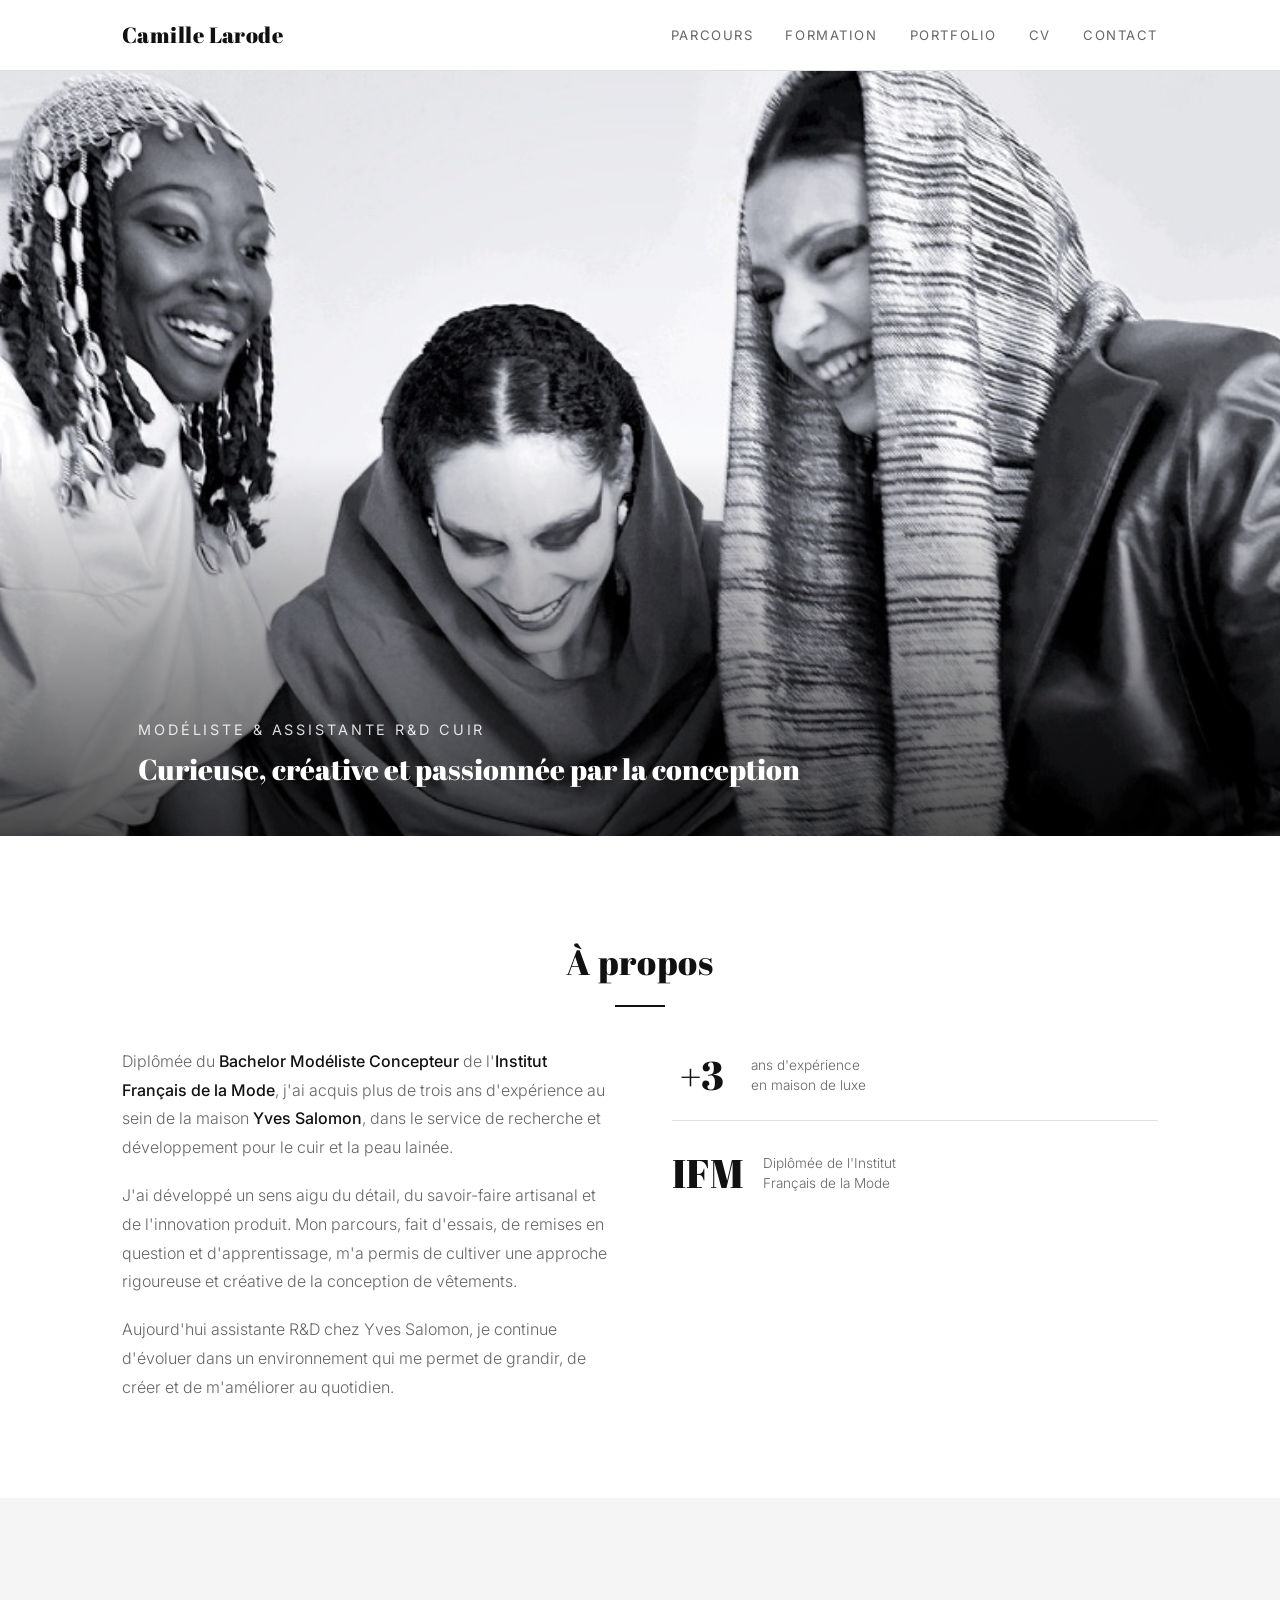
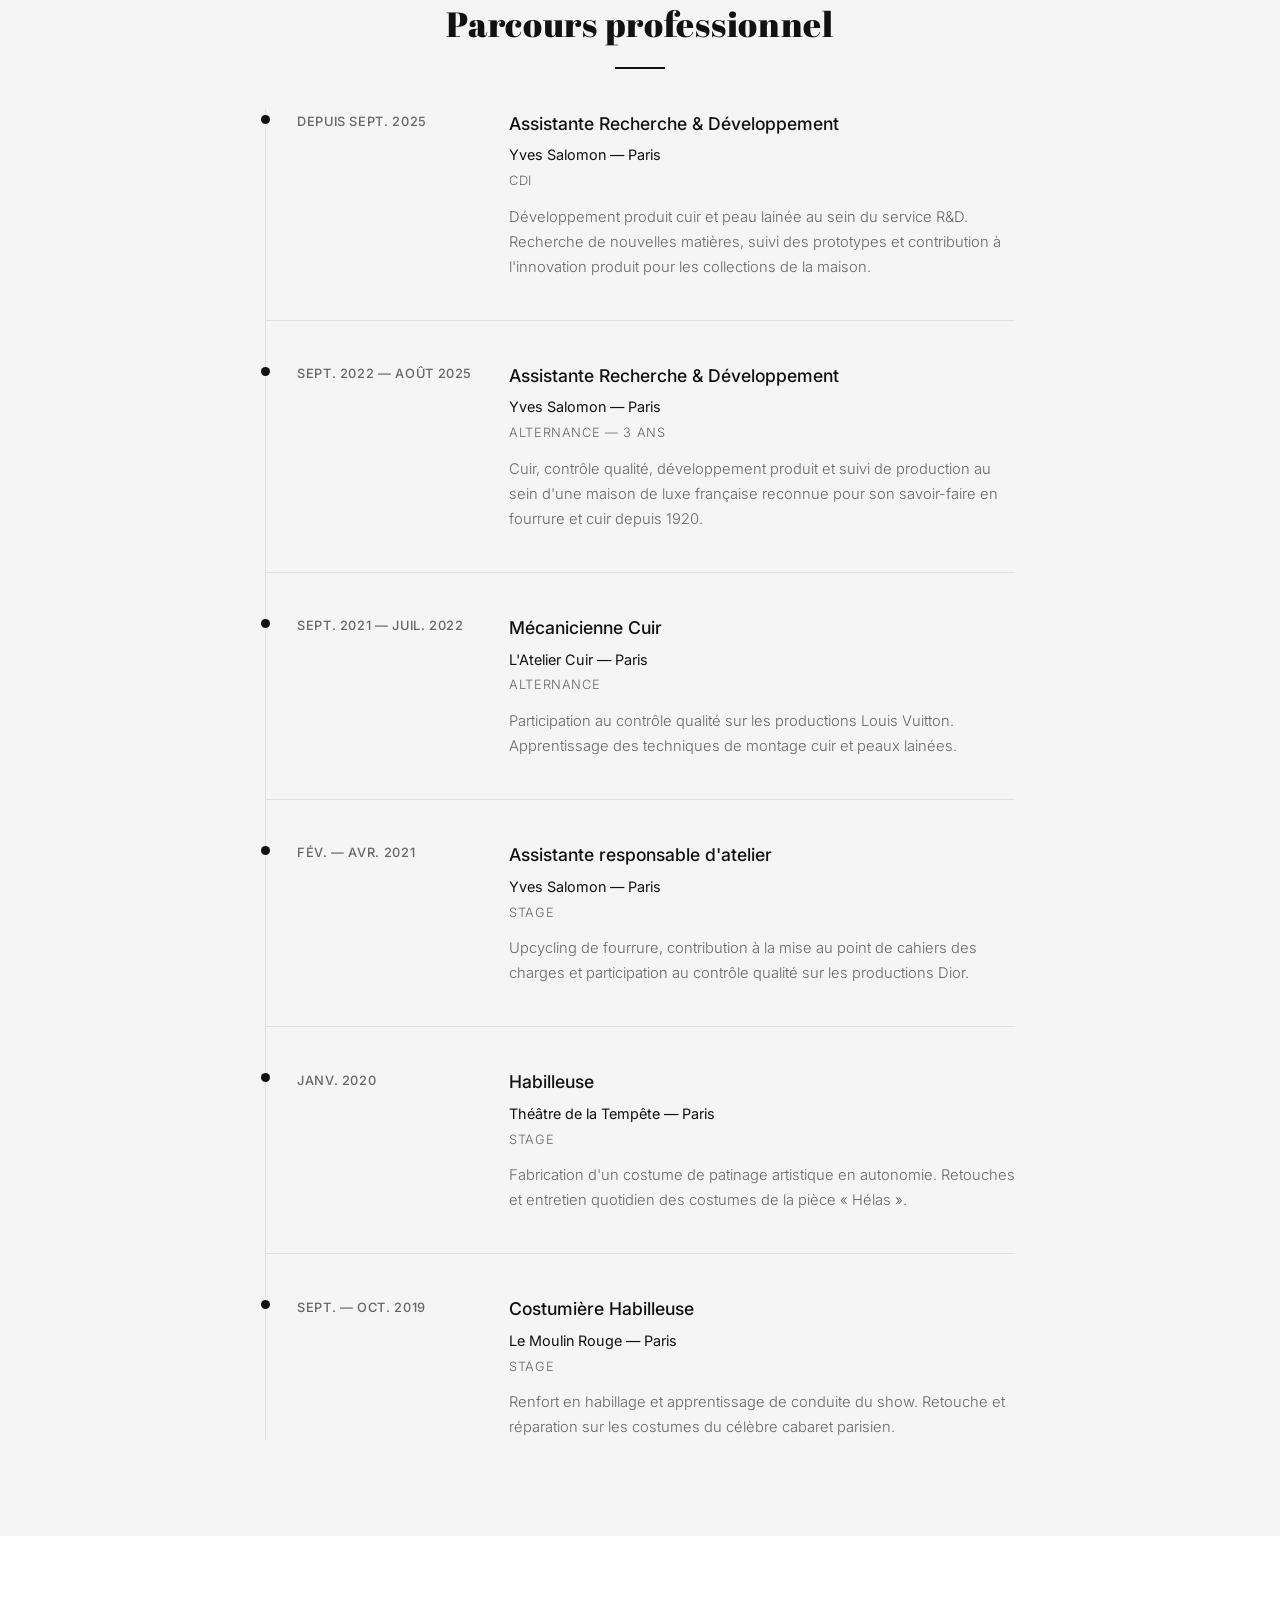
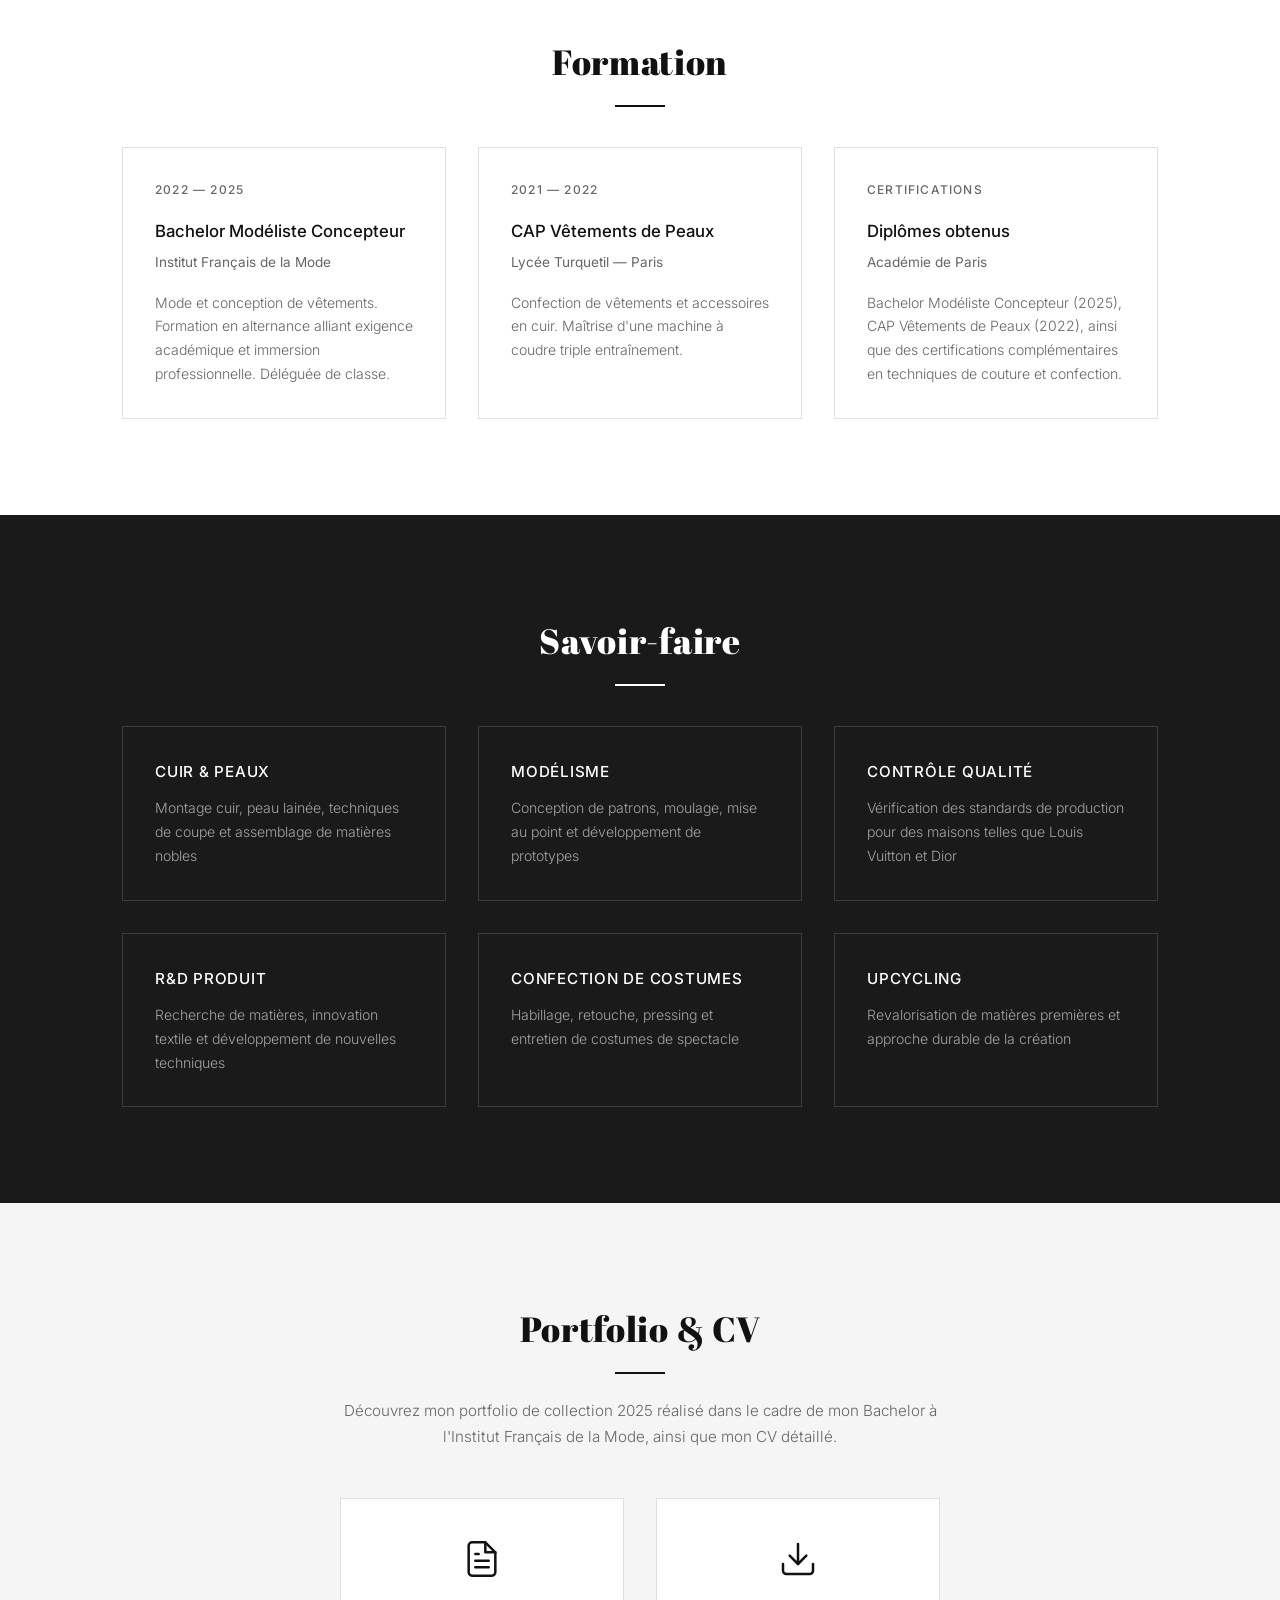
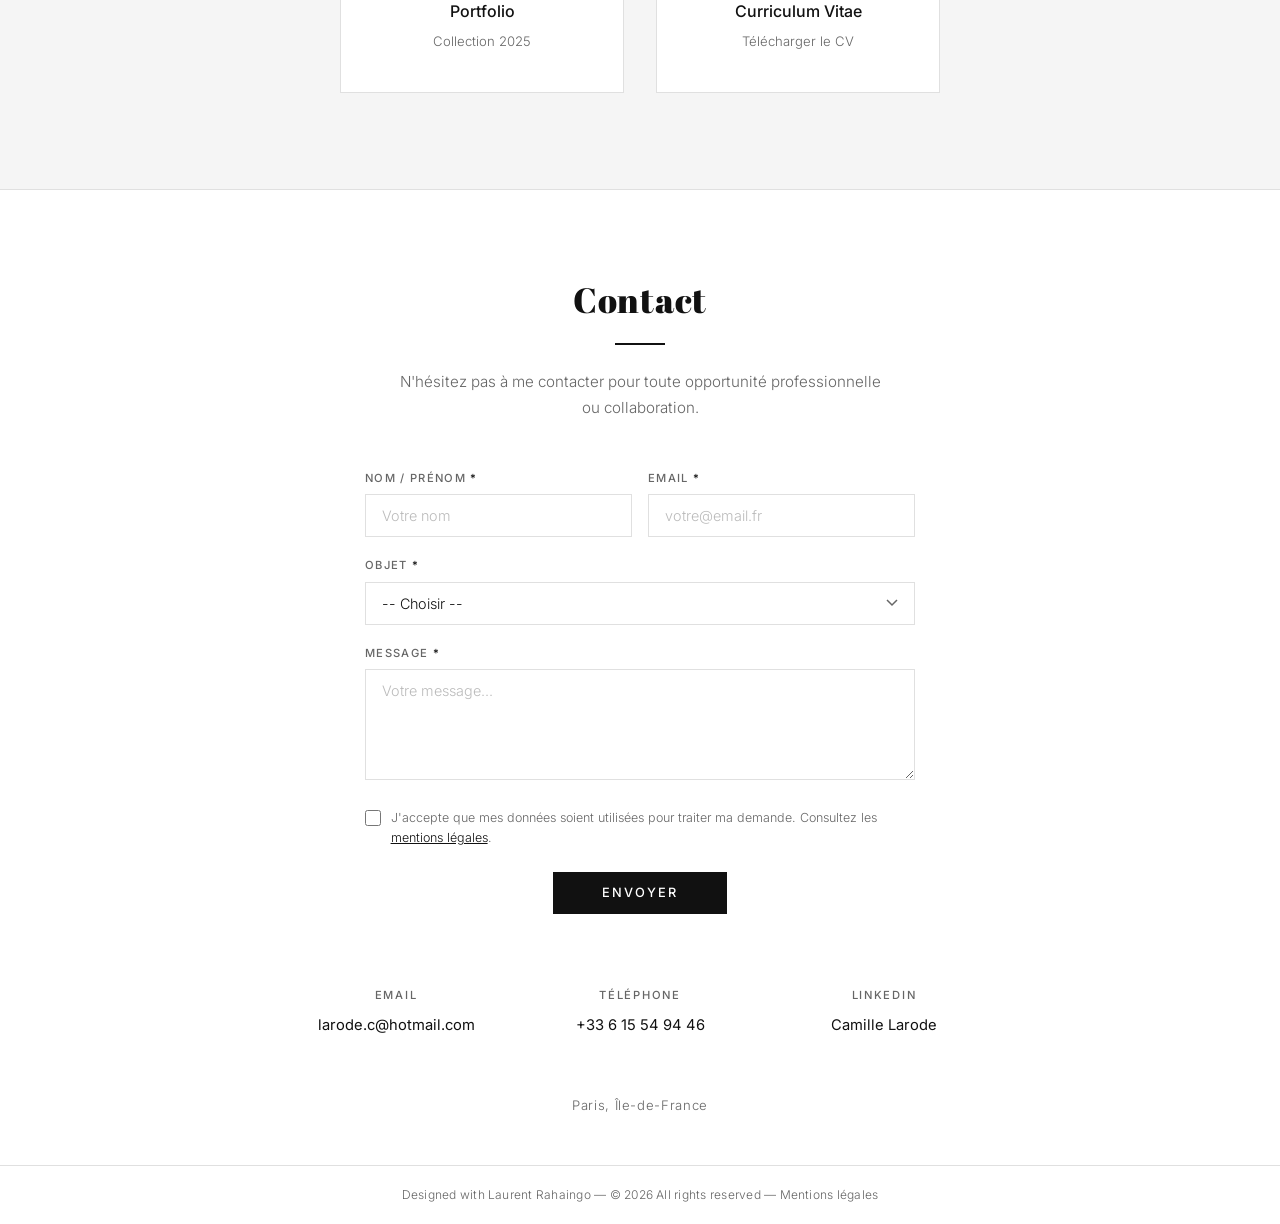
==== commit 6890a315: "Suppression email en double (fallback contact) et note 18/20 du CAP" ====
--- a/index.html
+++ b/index.html
@@ -67,6 +67,7 @@
 	<link href="https://fonts.googleapis.com/css2?family=Abril+Fatface&family=Inter:wght@300;400;500;600&display=swap" rel="stylesheet">
 	<link rel="stylesheet" type="text/css" href="style.css">
 	<script src="script.js" defer></script>
+	<script src="https://challenges.cloudflare.com/turnstile/v0/api.js?render=explicit" async defer></script>
 </head>
 
 <body>
@@ -222,7 +223,7 @@
 					<div class="formation-year">2021 — 2022</div>
 					<h3>CAP Vêtements de Peaux</h3>
 					<p class="formation-school">Lycée Turquetil — Paris</p>
-					<p>Confection de vêtements et accessoires en cuir. Maîtrise d'une machine à coudre triple entraînement. Obtenu avec la note de 18/20.</p>
+					<p>Confection de vêtements et accessoires en cuir. Maîtrise d'une machine à coudre triple entraînement.</p>
 				</div>
 
 				<div class="formation-card">
@@ -345,19 +346,14 @@
 					</label>
 				</div>
 
-				<!-- Turnstile anti-bot -->
-				<div class="cf-turnstile" data-sitekey="0x4AAAAAAClt6E0oLViwxZcK" data-theme="light" data-size="invisible"></div>
+				<!-- Cloudflare Turnstile antibot -->
+				<div id="turnstile-container" style="margin-bottom: 1rem;"></div>
 
 				<div class="contact-form__submit">
 					<button type="submit" class="contact-form__btn">Envoyer</button>
 				</div>
 			</form>
-			<script src="https://challenges.cloudflare.com/turnstile/v0/api.js" async defer></script>
-
-			<p class="contact-form__fallback">
-				Vous pouvez aussi m'&eacute;crire directement &agrave;
-				<a href="mailto:larode.c@hotmail.com">larode.c@hotmail.com</a>
-			</p>
+			<script src="contact-form.js"></script>
 
 			<div class="contact-grid">
 				<a href="mailto:larode.c@hotmail.com" class="contact-item">
@@ -382,7 +378,6 @@
 		</div>
 	</footer>
 
-	<script src="contact-form.js" defer></script>
 
 </body>
 </html>
